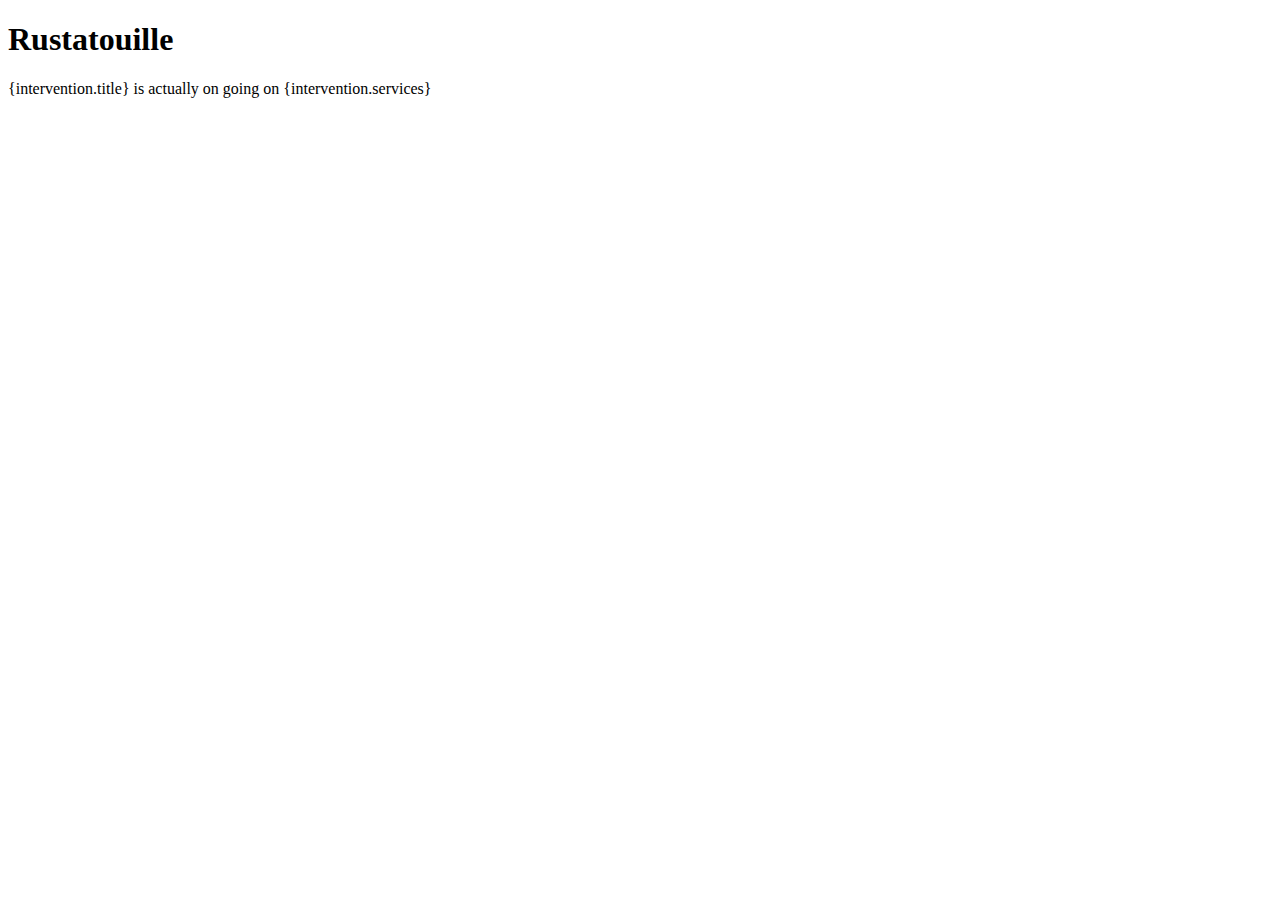
==== src/view/index.html @ ec6fc058 "First HTML pages" ====
<!DOCTYPE html>
<html>
    <head>
        <title></title>
        <meta charset="utf-8" />
        <meta name="viewport" content="width=device-width, initial-scale=1" />
    </head>
    <body>
        <main>
            <h1>Rustatouille</h1>
            <div class="alert error">{intervention.title} is actually on going on {intervention.services}</div>
            
        </main>
    </body>
</html>
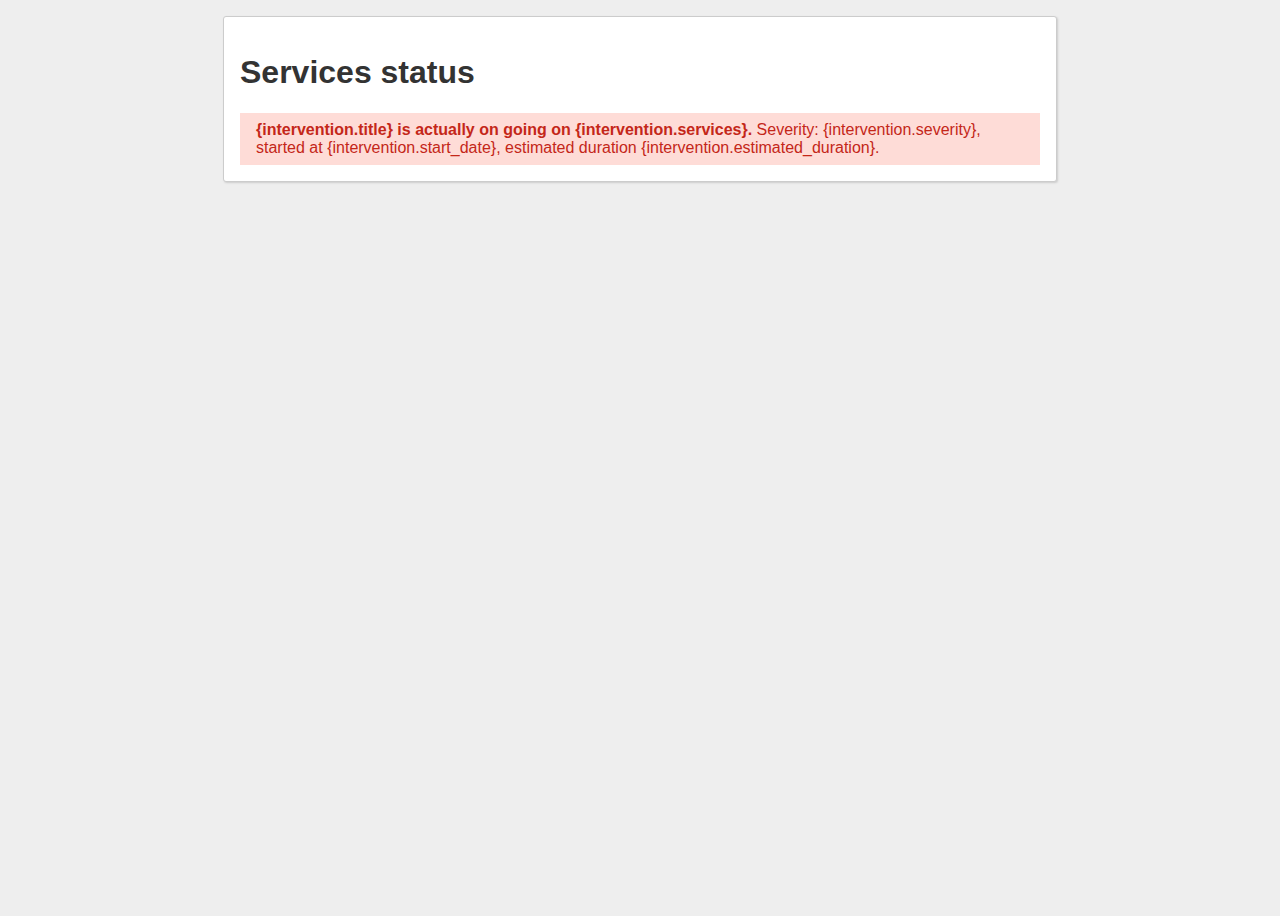
==== commit 5a1160d0: "Add interventions on admin page" ====
--- a/src/view/index.html
+++ b/src/view/index.html
@@ -4,12 +4,15 @@
         <title></title>
         <meta charset="utf-8" />
         <meta name="viewport" content="width=device-width, initial-scale=1" />
+		<link rel="stylesheet" type="text/css" href="./style.css" />
     </head>
     <body>
-        <main>
-            <h1>Rustatouille</h1>
-            <div class="alert error">{intervention.title} is actually on going on {intervention.services}</div>
-            
+        <main class="box">
+            <h1>Services status</h1>
+            <div class="ongoing-outage">
+                <strong>{intervention.title} is actually on going on {intervention.services}.</strong>
+                Severity: {intervention.severity}, started at {intervention.start_date}, estimated duration {intervention.estimated_duration}.
+            </div>
         </main>
     </body>
 </html>--- a/src/view/style.css
+++ b/src/view/style.css
@@ -0,0 +1,71 @@
+html,
+body {
+    height: 100%;
+    --main-margin: 1rem;
+    --half-margin: .5rem;
+    --primary: #4aa2d0;
+    --dark-primary: #2880b0;
+}
+
+body {
+    margin: 0;
+    font-family: Helvetica, sans-serif;
+    background-color: #eee;
+    color: #333;
+}
+
+main {
+    max-width: 800px;
+}
+
+.box {
+    margin: var(--main-margin) auto;
+    padding: var(--main-margin);
+    background-color: #fff;
+    border: solid 1px #ccc;
+    box-shadow: 1px 1px 2px #ccc;
+    border-radius: 3px;
+}
+
+.box header {
+    display: flex;
+    justify-content: space-between;
+    align-items: center;
+}
+
+.box header h1 {
+    border-bottom: solid 4px var(--primary);
+}
+
+.box header * {
+    margin: 0;
+}
+
+.center {
+    text-align: center;
+}
+
+.interventions > section:not(:last-child)::after {
+    content: " ";
+    display: block;
+    width: 400px;
+    margin: auto;
+    margin-bottom: var(--main-margin);
+    border-bottom: solid 1px #ddd;
+}
+
+.partial-outage,
+.performance-issue {
+    color: #eb996d;
+}
+
+.full-outage {
+    color: #c42719;
+}
+
+.ongoing-outage {
+    padding: var(--half-margin) var(--main-margin);
+    background-color:   #fedcd7;
+    border-color: #febbb2;
+    color: #c42719;
+}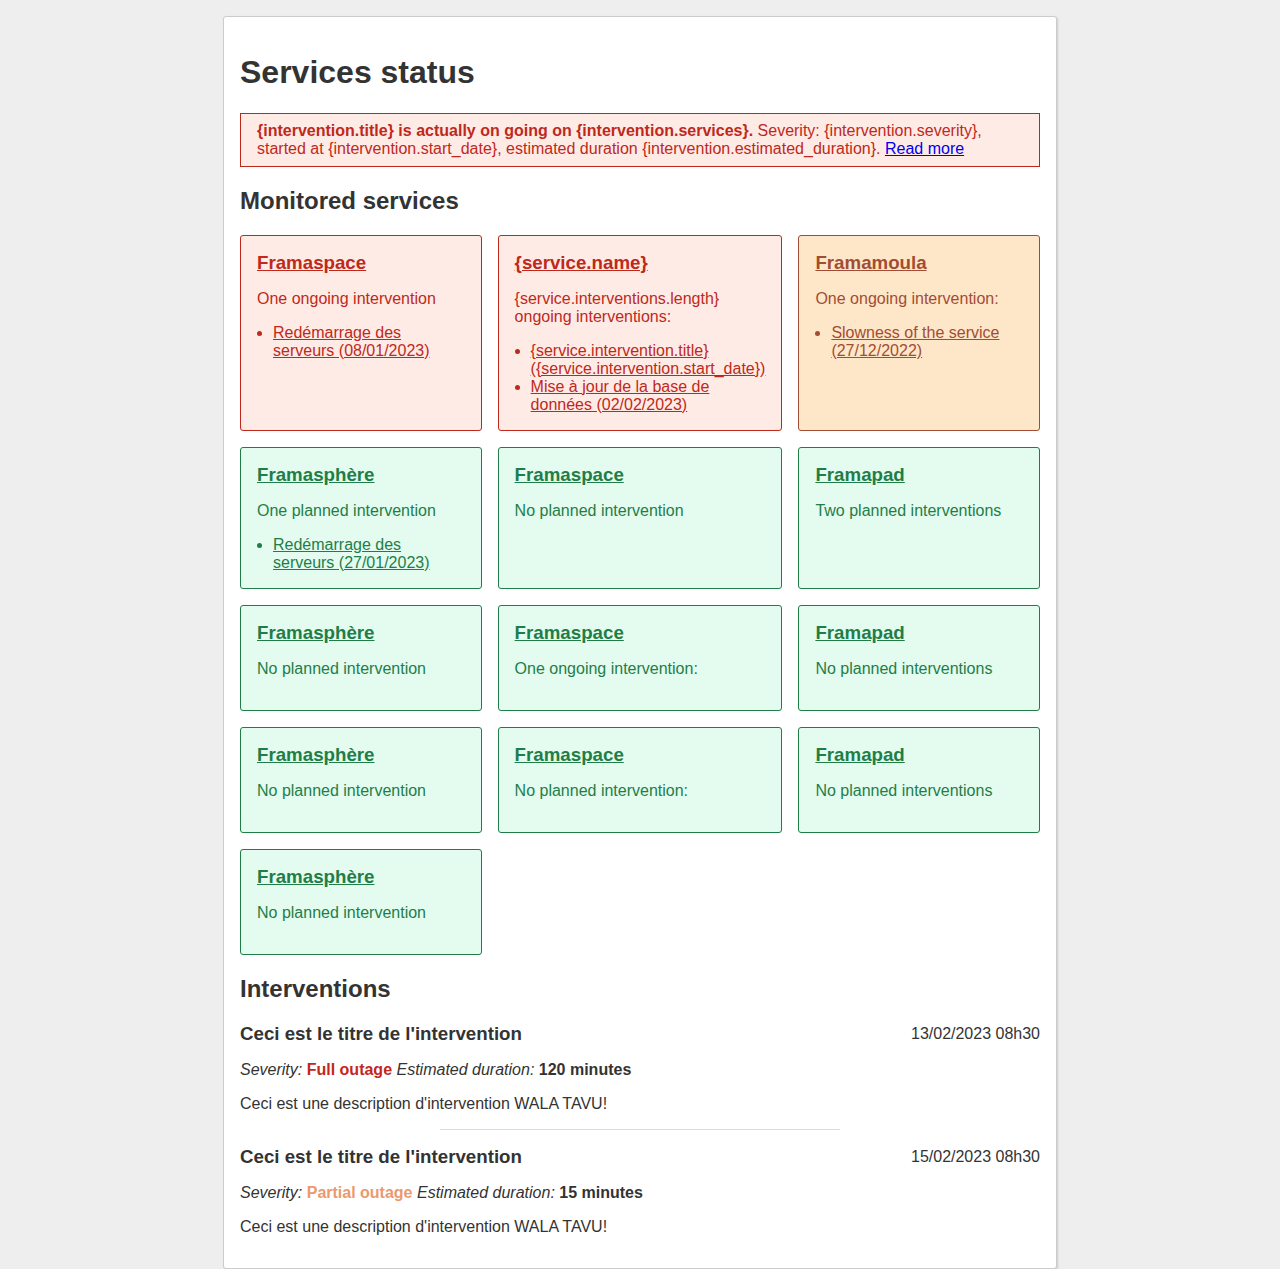
==== commit 4d4033d3: "Add services status on home page" ====
--- a/src/view/index.html
+++ b/src/view/index.html
@@ -9,9 +9,137 @@
     <body>
         <main class="box">
             <h1>Services status</h1>
-            <div class="ongoing-outage">
+            <div class="ongoing-outage error">
                 <strong>{intervention.title} is actually on going on {intervention.services}.</strong>
                 Severity: {intervention.severity}, started at {intervention.start_date}, estimated duration {intervention.estimated_duration}.
+                <a href="#intervention-{intervention.id}">Read more</a>
+            </div>
+            <h2>Monitored services</h2>
+            <!--
+            Tu vas aimer
+            Je propose que les tuiles soient ordonner ainsi :
+            - En première celles qui ont des interventions en cours
+            - Puis celles qui ont des interventions prévues
+            - Puis celles qui n'ont pas d'interventions
+            Dans chacune de ces catégories, il faut ensuite trier selon la sévérité de l'intervention (full outage > partial > performance)
+            -->
+            <div class="tiles">
+                <section class="error">
+                    <h3>
+                        <a href="https://framaspace.org">Framaspace</a>
+                    </h2>
+                    <p>One ongoing intervention</p>
+                    <ul>
+                        <li><a href="#intervention-1">Redémarrage des serveurs (08/01/2023)</a></li> <!-- Le lien redirige vers l'intervention correspondante ci-dessous -->
+                    </ul>
+                </section>
+                <section class="error">
+                    <h3>
+                        <a href="{service.url}">{service.name}</a>
+                    </h2>
+                    <p>{service.interventions.length} ongoing interventions:</p>
+                    <ul>
+                        <li><a href="#intervention-{intervention.id}">{service.intervention.title} ({service.intervention.start_date})</a></li>
+                        <li><a href="">Mise à jour de la base de données (02/02/2023)</a></li>
+                    </ul>
+                </section>
+                <section class="warning">
+                    <h3>
+                        <a href="https://framamoula.org">Framamoula</a>
+                    </h2>
+                    <p>One ongoing intervention:</p>
+                    <ul>
+                        <li><a href="">Slowness of the service (27/12/2022)</a></li>
+                    </ul>
+                </section>
+                <section class="success">
+                    <h3>
+                        <a href="https://framasphere.org">Framasphère</a>
+                    </h2>
+                    <p>One planned intervention</p>
+                    <ul>
+                        <li><a href="">Redémarrage des serveurs (27/01/2023)</a></li>
+                    </ul>
+                </section>
+                <section class="success">
+                    <h3>
+                        <a href="https://framaspace.org">Framaspace</a>
+                    </h2>
+                    <p>No planned intervention</p>
+                </section>
+                <section class="success">
+                    <h3>
+                        <a href="https://framapad.org">Framapad</a>
+                    </h2>
+                    <p>Two planned interventions</p>
+                </section>
+                <section class="success">
+                    <h3>
+                        <a href="https://framasphere.org">Framasphère</a>
+                    </h2>
+                    <p>No planned intervention</p>
+                </section>
+                <section class="success">
+                    <h3>
+                        <a href="https://framaspace.org">Framaspace</a>
+                    </h2>
+                    <p>One ongoing intervention: </p>
+                </section>
+                <section class="success">
+                    <h3>
+                        <a href="https://framapad.org">Framapad</a>
+                    </h2>
+                    <p>No planned interventions</p>
+                </section>
+                <section class="success">
+                    <h3>
+                        <a href="https://framasphere.org">Framasphère</a>
+                    </h2>
+                    <p>No planned intervention</p>
+                </section>
+                <section class="success">
+                    <h3>
+                        <a href="https://framaspace.org">Framaspace</a>
+                    </h2>
+                    <p>No planned intervention: </p>
+                </section>
+                <section class="success">
+                    <h3>
+                        <a href="https://framapad.org">Framapad</a>
+                    </h2>
+                    <p>No planned interventions</p>
+                </section>
+                <section class="success">
+                    <h3>
+                        <a href="https://framasphere.org">Framasphère</a>
+                    </h2>
+                    <p>No planned intervention</p>
+                </section>
+            </div>
+            <h2>Interventions</h2>
+            <div class="list interventions">
+                <section>
+                    <header>
+                        <h3>Ceci est le titre de l'intervention</h3>
+                        <p>13/02/2023 08h30</p>
+                    </header>
+                    <p>
+                        <em>Severity:</em> <strong class="full-outage">Full outage</strong>
+                        <em>Estimated duration:</em> <strong>120 minutes</strong>
+                    </p>
+                    <p>Ceci est une description d'intervention WALA TAVU!</p>
+                </section>
+                <section>
+                    <header>
+                        <h3>Ceci est le titre de l'intervention</h3>
+                        <p>15/02/2023 08h30</p>
+                    </header>
+                    <p>
+                        <em>Severity:</em> <strong class="partial-outage">Partial outage</strong>
+                        <em>Estimated duration:</em> <strong>15 minutes</strong>
+                    </p>
+                    <p>Ceci est une description d'intervention WALA TAVU!</p>
+                </section>
             </div>
         </main>
     </body>
--- a/src/view/style.css
+++ b/src/view/style.css
@@ -16,6 +16,28 @@
 
 main {
     max-width: 800px;
+}
+
+ul {
+    padding-left: var(--main-margin);
+}
+
+.error {
+    background-color: #ffebe6;
+    border-color: #febbb2;
+    color: #be291b;
+}
+
+.warning {
+    background-color: #fee7c8;
+    border-color: #fffae6;
+    color: #a34c34;
+}
+
+.success {
+    background-color: #e3fcef;
+    border-color: #69d183;
+    color: #1f7e48;
 }
 
 .box {
@@ -45,13 +67,39 @@
     text-align: center;
 }
 
-.interventions > section:not(:last-child)::after {
+.list header {
+    margin: var(--main-margin) 0;
+}
+
+.list > section:not(:last-child)::after {
     content: " ";
     display: block;
     width: 400px;
     margin: auto;
     margin-bottom: var(--main-margin);
     border-bottom: solid 1px #ddd;
+}
+
+.tiles {
+    display: grid;
+    grid-template-columns: repeat(3, 1fr);
+    grid-auto-rows: minmax(100px, auto);
+    gap: var(--main-margin);
+}
+
+.tiles > section {
+    padding: var(--main-margin);
+    border: solid 1px;
+    border-radius: 3px;
+}
+
+.tiles h3,
+.tiles ul {
+    margin: 0;
+}
+
+.tiles a {
+    color: inherit;
 }
 
 .partial-outage,
@@ -64,8 +112,16 @@
 }
 
 .ongoing-outage {
+    margin: var(--main-margin) 0;
     padding: var(--half-margin) var(--main-margin);
-    background-color:   #fedcd7;
-    border-color: #febbb2;
-    color: #c42719;
+    border: solid 1px;
+}
+
+.badge {
+    width: 25px;
+    height: 25px;
+    line-height: 30px;
+    text-align: center;
+    border-radius: 50%;
+    background: #ddd;
 }